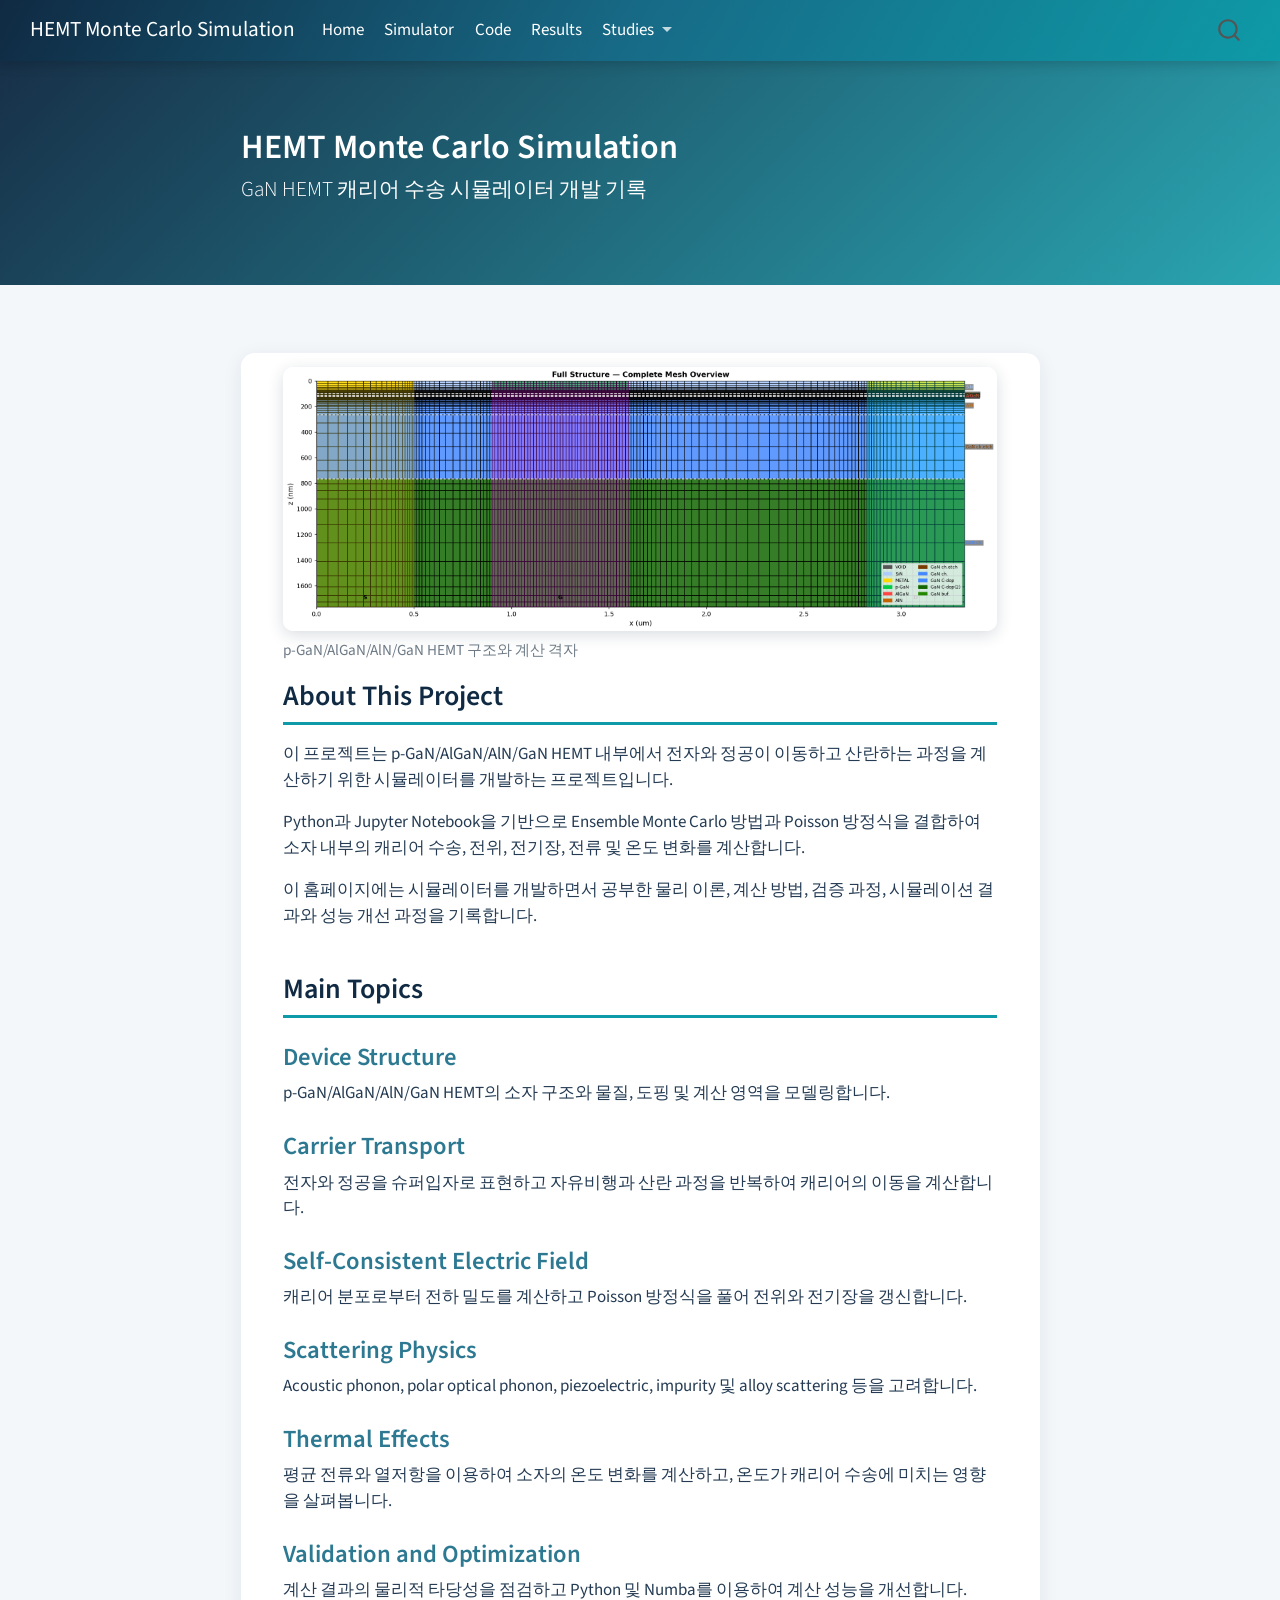
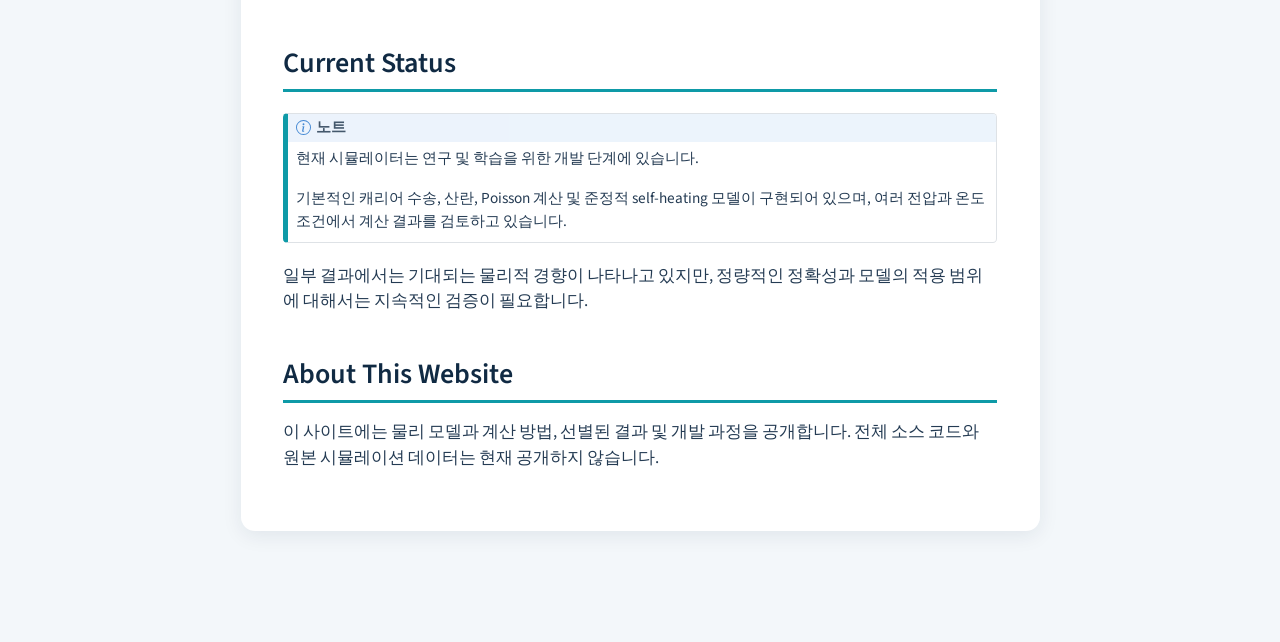
==== docs/index.html @ 7bb3cf11 "Add Fixed Charge study page under new Studies menu - fixed-charge.qmd with figures (images/fixed-cha" ====
<!DOCTYPE html>
<html xmlns="http://www.w3.org/1999/xhtml" lang="ko" xml:lang="ko"><head>

<meta charset="utf-8">
<meta name="generator" content="quarto-1.10.18">

<meta name="viewport" content="width=device-width, initial-scale=1.0, user-scalable=yes">


<title>HEMT Monte Carlo Simulation</title>
<style>
/* Default styles provided by pandoc.
** See https://pandoc.org/MANUAL.html#variables-for-html for config info.
*/
span.smallcaps{font-variant: small-caps;}
div.columns{display: flex; gap: 1.5em;}
div.column{flex: auto;}
@media screen {
div.columns{gap: min(4vw, 1.5em);}
div.column{overflow-x: auto;}
}
div.hanging-indent{margin-left: 1.5em; text-indent: -1.5em;}
ul.task-list{list-style: none;}
ul.task-list li input[type="checkbox"] {
  width: 0.8em;
  margin: 0 0.8em 0.2em -1em; /* quarto-specific, see https://github.com/quarto-dev/quarto-cli/issues/4556 */ 
  vertical-align: middle;
}
</style>


<script src="site_libs/quarto-nav/quarto-nav.js"></script>
<script src="site_libs/quarto-nav/headroom.min.js"></script>
<script src="site_libs/clipboard/clipboard.min.js"></script>
<script src="site_libs/quarto-search/autocomplete.umd.js"></script>
<script src="site_libs/quarto-search/fuse.min.js"></script>
<script src="site_libs/quarto-search/quarto-search.js"></script>
<meta name="quarto:offset" content="./">
<script src="site_libs/quarto-html/quarto.js" type="module"></script>
<script src="site_libs/quarto-html/tabsets/tabsets.js" type="module"></script>
<script src="site_libs/quarto-html/popper.min.js"></script>
<script src="site_libs/quarto-html/tippy.umd.min.js"></script>
<script src="site_libs/quarto-html/anchor.min.js"></script>
<link href="site_libs/quarto-html/tippy.css" rel="stylesheet">
<link href="site_libs/quarto-html/quarto-syntax-highlighting-64a204ab8560d761af7679ceaba22944.css" rel="stylesheet" id="quarto-text-highlighting-styles">
<script src="site_libs/bootstrap/bootstrap.min.js"></script>
<link href="site_libs/bootstrap/bootstrap-icons.css" rel="stylesheet">
<link href="site_libs/bootstrap/bootstrap-bb5ce4f09c3d713477d34b1921f208f7.min.css" rel="stylesheet" append-hash="true" id="quarto-bootstrap" data-mode="light">
<script id="quarto-search-options" type="application/json">{
  "location": "navbar",
  "copy-button": false,
  "collapse-after": 3,
  "panel-placement": "end",
  "type": "overlay",
  "limit": 50,
  "keyboard-shortcut": [
    "f",
    "/",
    "s"
  ],
  "show-item-context": false,
  "language": {
    "search-no-results-text": "일치 없음",
    "search-matching-documents-text": "일치된 문서",
    "search-copy-link-title": "검색 링크 복사",
    "search-hide-matches-text": "추가 검색 결과 숨기기",
    "search-more-match-text": "추가 검색결과",
    "search-more-matches-text": "추가 검색결과",
    "search-clear-button-title": "제거",
    "search-text-placeholder": "",
    "search-detached-cancel-button-title": "취소",
    "search-submit-button-title": "검색",
    "search-label": "검색"
  }
}</script>


<link rel="stylesheet" href="styles.css">
</head>

<body class="nav-fixed fullcontent quarto-light">

<div id="quarto-search-results"></div>
  <header id="quarto-header" class="headroom fixed-top quarto-banner">
    <nav class="navbar navbar-expand-lg " data-bs-theme="dark">
      <div class="navbar-container container-fluid">
      <div class="navbar-brand-container mx-auto">
    <a class="navbar-brand" href="./index.html">
    <span class="navbar-title">HEMT Monte Carlo Simulation</span>
    </a>
  </div>
            <div id="quarto-search" class="" title="검색"></div>
          <button class="navbar-toggler" type="button" data-bs-toggle="collapse" data-bs-target="#navbarCollapse" aria-controls="navbarCollapse" role="menu" aria-expanded="false" aria-label="탐색 전환" onclick="if (window.quartoToggleHeadroom) { window.quartoToggleHeadroom(); }">
  <span class="navbar-toggler-icon"></span>
</button>
          <div class="collapse navbar-collapse" id="navbarCollapse">
            <ul class="navbar-nav navbar-nav-scroll me-auto">
  <li class="nav-item">
    <a class="nav-link active" href="./index.html" aria-current="page"> 
<span class="menu-text">Home</span></a>
  </li>  
  <li class="nav-item">
    <a class="nav-link" href="./simulator.html"> 
<span class="menu-text">Simulator</span></a>
  </li>  
  <li class="nav-item">
    <a class="nav-link" href="./code.html"> 
<span class="menu-text">Code</span></a>
  </li>  
  <li class="nav-item">
    <a class="nav-link" href="./results.html"> 
<span class="menu-text">Results</span></a>
  </li>  
  <li class="nav-item dropdown ">
    <a class="nav-link dropdown-toggle" href="#" id="nav-menu-studies" role="link" data-bs-toggle="dropdown" aria-expanded="false">
 <span class="menu-text">Studies</span>
    </a>
    <ul class="dropdown-menu" aria-labelledby="nav-menu-studies">    
        <li>
    <a class="dropdown-item" href="./fixed-charge.html">
 <span class="dropdown-text">Fixed Charge — 고정 음전하 민감도</span></a>
  </li>  
    </ul>
  </li>
</ul>
          </div> <!-- /navcollapse -->
            <div class="quarto-navbar-tools">
</div>
      </div> <!-- /container-fluid -->
    </nav>
</header>
<!-- content -->
<header id="title-block-header" class="quarto-title-block default page-columns page-full">
  <div class="quarto-title-banner page-columns page-full">
    <div class="quarto-title column-body">
      <h1 class="title">HEMT Monte Carlo Simulation</h1>
            <p class="subtitle lead">GaN HEMT 캐리어 수송 시뮬레이터 개발 기록</p>
                      </div>
  </div>
    
  
  <div class="quarto-title-meta">

      
    
      
    </div>
    
  
  </header><div id="quarto-content" class="quarto-container page-columns page-rows-contents page-layout-article page-navbar">
<!-- sidebar -->
<!-- margin-sidebar -->
    
<!-- main -->
<main class="content quarto-banner-title-block" id="quarto-document-content">





<div class="quarto-figure quarto-figure-center">
<figure class="figure">
<p><img src="mesh_full_overview.png" class="img-fluid figure-img" style="width:100.0%"></p>
<figcaption>p-GaN/AlGaN/AlN/GaN HEMT 구조와 계산 격자</figcaption>
</figure>
</div>
<section id="about-this-project" class="level2">
<h2 class="anchored" data-anchor-id="about-this-project">About This Project</h2>
<p>이 프로젝트는 p-GaN/AlGaN/AlN/GaN HEMT 내부에서 전자와 정공이 이동하고 산란하는 과정을 계산하기 위한 시뮬레이터를 개발하는 프로젝트입니다.</p>
<p>Python과 Jupyter Notebook을 기반으로 Ensemble Monte Carlo 방법과 Poisson 방정식을 결합하여 소자 내부의 캐리어 수송, 전위, 전기장, 전류 및 온도 변화를 계산합니다.</p>
<p>이 홈페이지에는 시뮬레이터를 개발하면서 공부한 물리 이론, 계산 방법, 검증 과정, 시뮬레이션 결과와 성능 개선 과정을 기록합니다.</p>
</section>
<section id="main-topics" class="level2">
<h2 class="anchored" data-anchor-id="main-topics">Main Topics</h2>
<section id="device-structure" class="level3">
<h3 class="anchored" data-anchor-id="device-structure">Device Structure</h3>
<p>p-GaN/AlGaN/AlN/GaN HEMT의 소자 구조와 물질, 도핑 및 계산 영역을 모델링합니다.</p>
</section>
<section id="carrier-transport" class="level3">
<h3 class="anchored" data-anchor-id="carrier-transport">Carrier Transport</h3>
<p>전자와 정공을 슈퍼입자로 표현하고 자유비행과 산란 과정을 반복하여 캐리어의 이동을 계산합니다.</p>
</section>
<section id="self-consistent-electric-field" class="level3">
<h3 class="anchored" data-anchor-id="self-consistent-electric-field">Self-Consistent Electric Field</h3>
<p>캐리어 분포로부터 전하 밀도를 계산하고 Poisson 방정식을 풀어 전위와 전기장을 갱신합니다.</p>
</section>
<section id="scattering-physics" class="level3">
<h3 class="anchored" data-anchor-id="scattering-physics">Scattering Physics</h3>
<p>Acoustic phonon, polar optical phonon, piezoelectric, impurity 및 alloy scattering 등을 고려합니다.</p>
</section>
<section id="thermal-effects" class="level3">
<h3 class="anchored" data-anchor-id="thermal-effects">Thermal Effects</h3>
<p>평균 전류와 열저항을 이용하여 소자의 온도 변화를 계산하고, 온도가 캐리어 수송에 미치는 영향을 살펴봅니다.</p>
</section>
<section id="validation-and-optimization" class="level3">
<h3 class="anchored" data-anchor-id="validation-and-optimization">Validation and Optimization</h3>
<p>계산 결과의 물리적 타당성을 점검하고 Python 및 Numba를 이용하여 계산 성능을 개선합니다.</p>
</section>
</section>
<section id="current-status" class="level2">
<h2 class="anchored" data-anchor-id="current-status">Current Status</h2>
<div class="callout callout-style-default callout-note callout-titled">
<div class="callout-header d-flex align-content-center">
<div class="callout-icon-container">
<i class="callout-icon"></i>
</div>
<div class="callout-title-container flex-fill">
노트
</div>
</div>
<div class="callout-body-container callout-body">
<p>현재 시뮬레이터는 연구 및 학습을 위한 개발 단계에 있습니다.</p>
<p>기본적인 캐리어 수송, 산란, Poisson 계산 및 준정적 self-heating 모델이 구현되어 있으며, 여러 전압과 온도 조건에서 계산 결과를 검토하고 있습니다.</p>
</div>
</div>
<p>일부 결과에서는 기대되는 물리적 경향이 나타나고 있지만, 정량적인 정확성과 모델의 적용 범위에 대해서는 지속적인 검증이 필요합니다.</p>
</section>
<section id="about-this-website" class="level2">
<h2 class="anchored" data-anchor-id="about-this-website">About This Website</h2>
<p>이 사이트에는 물리 모델과 계산 방법, 선별된 결과 및 개발 과정을 공개합니다. 전체 소스 코드와 원본 시뮬레이션 데이터는 현재 공개하지 않습니다.</p>


</section>

</main> <!-- /main -->
<script id="quarto-html-after-body" type="application/javascript">
  window.document.addEventListener("DOMContentLoaded", function (event) {
    const icon = "";
    const anchorJS = new window.AnchorJS();
    anchorJS.options = {
      placement: 'right',
      icon: icon
    };
    anchorJS.add('.anchored');
    const isCodeAnnotation = (el) => {
      for (const clz of el.classList) {
        if (clz.startsWith('code-annotation-')) {                     
          return true;
        }
      }
      return false;
    }
    const onCopySuccess = function(e) {
      // button target
      const button = e.trigger;
      // don't keep focus
      button.blur();
      // flash "checked"
      button.classList.add('code-copy-button-checked');
      var currentTitle = button.getAttribute("title");
      button.setAttribute("title", "복사완료!");
      let tooltip;
      if (window.bootstrap) {
        button.setAttribute("data-bs-toggle", "tooltip");
        button.setAttribute("data-bs-placement", "left");
        button.setAttribute("data-bs-title", "복사완료!");
        tooltip = new bootstrap.Tooltip(button, 
          { trigger: "manual", 
            customClass: "code-copy-button-tooltip",
            offset: [0, -8]});
        tooltip.show();    
      }
      setTimeout(function() {
        if (tooltip) {
          tooltip.hide();
          button.removeAttribute("data-bs-title");
          button.removeAttribute("data-bs-toggle");
          button.removeAttribute("data-bs-placement");
        }
        button.setAttribute("title", currentTitle);
        button.classList.remove('code-copy-button-checked');
      }, 1000);
      // clear code selection
      e.clearSelection();
    }
    const getTextToCopy = function(trigger) {
      const outerScaffold = trigger.parentElement.cloneNode(true);
      const codeEl = outerScaffold.querySelector('code');
      for (const childEl of codeEl.children) {
        if (isCodeAnnotation(childEl)) {
          childEl.remove();
        }
      }
      return codeEl.innerText;
    }
    const clipboard = new window.ClipboardJS('.code-copy-button:not([data-in-quarto-modal])', {
      text: getTextToCopy
    });
    clipboard.on('success', onCopySuccess);
    if (window.document.getElementById('quarto-embedded-source-code-modal')) {
      const clipboardModal = new window.ClipboardJS('.code-copy-button[data-in-quarto-modal]', {
        text: getTextToCopy,
        container: window.document.getElementById('quarto-embedded-source-code-modal')
      });
      clipboardModal.on('success', onCopySuccess);
    }
      var localhostRegex = new RegExp(/^(?:http|https):\/\/localhost\:?[0-9]*\//);
      var mailtoRegex = new RegExp(/^mailto:/);
        var filterRegex = new RegExp('/' + window.location.host + '/');
      var isInternal = (href) => {
          return filterRegex.test(href) || localhostRegex.test(href) || mailtoRegex.test(href);
      }
      // Inspect non-navigation links and adorn them if external
     var links = window.document.querySelectorAll('a[href]:not(.nav-link):not(.navbar-brand):not(.toc-action):not(.sidebar-link):not(.sidebar-item-toggle):not(.pagination-link):not(.no-external):not([aria-hidden]):not(.dropdown-item):not(.quarto-navigation-tool):not(.about-link)');
      for (var i=0; i<links.length; i++) {
        const link = links[i];
        if (!isInternal(link.href)) {
          // undo the damage that might have been done by quarto-nav.js in the case of
          // links that we want to consider external
          if (link.dataset.originalHref !== undefined) {
            link.href = link.dataset.originalHref;
          }
        }
      }
    function tippyHover(el, contentFn, onTriggerFn, onUntriggerFn) {
      const config = {
        allowHTML: true,
        maxWidth: 500,
        delay: 100,
        arrow: false,
        appendTo: function(el) {
            return el.parentElement;
        },
        interactive: true,
        interactiveBorder: 10,
        theme: 'quarto',
        placement: 'bottom-start',
      };
      if (contentFn) {
        config.content = contentFn;
      }
      if (onTriggerFn) {
        config.onTrigger = onTriggerFn;
      }
      if (onUntriggerFn) {
        config.onUntrigger = onUntriggerFn;
      }
      window.tippy(el, config); 
    }
    const noterefs = window.document.querySelectorAll('a[role="doc-noteref"]');
    for (var i=0; i<noterefs.length; i++) {
      const ref = noterefs[i];
      tippyHover(ref, function() {
        // use id or data attribute instead here
        let href = ref.getAttribute('data-footnote-href') || ref.getAttribute('href');
        try { href = new URL(href).hash; } catch {}
        const id = href.replace(/^#\/?/, "");
        const note = window.document.getElementById(id);
        if (note) {
          return note.innerHTML;
        } else {
          return "";
        }
      });
    }
    const xrefs = window.document.querySelectorAll('a.quarto-xref');
    const processXRef = (id, note) => {
      // Strip column container classes
      const stripColumnClz = (el) => {
        el.classList.remove("page-full", "page-columns");
        if (el.children) {
          for (const child of el.children) {
            stripColumnClz(child);
          }
        }
      }
      stripColumnClz(note)
      if (id === null || id.startsWith('sec-')) {
        // Special case sections, only their first couple elements
        const container = document.createElement("div");
        if (note.children && note.children.length > 2) {
          container.appendChild(note.children[0].cloneNode(true));
          for (let i = 1; i < note.children.length; i++) {
            const child = note.children[i];
            if (child.tagName === "P" && child.innerText === "") {
              continue;
            } else {
              container.appendChild(child.cloneNode(true));
              break;
            }
          }
          if (window.Quarto?.typesetMath) {
            window.Quarto.typesetMath(container);
          }
          return container.innerHTML
        } else {
          if (window.Quarto?.typesetMath) {
            window.Quarto.typesetMath(note);
          }
          return note.innerHTML;
        }
      } else {
        // Remove any anchor links if they are present
        const anchorLink = note.querySelector('a.anchorjs-link');
        if (anchorLink) {
          anchorLink.remove();
        }
        if (window.Quarto?.typesetMath) {
          window.Quarto.typesetMath(note);
        }
        if (note.classList.contains("callout")) {
          return note.outerHTML;
        } else {
          return note.innerHTML;
        }
      }
    }
    for (var i=0; i<xrefs.length; i++) {
      const xref = xrefs[i];
      tippyHover(xref, undefined, function(instance) {
        instance.disable();
        let url = xref.getAttribute('href');
        let hash = undefined; 
        if (url.startsWith('#')) {
          hash = url;
        } else {
          try { hash = new URL(url).hash; } catch {}
        }
        if (hash) {
          const id = hash.replace(/^#\/?/, "");
          const note = window.document.getElementById(id);
          if (note !== null) {
            try {
              const html = processXRef(id, note.cloneNode(true));
              instance.setContent(html);
            } finally {
              instance.enable();
              instance.show();
            }
          } else {
            // See if we can fetch this
            fetch(url.split('#')[0])
            .then(res => res.text())
            .then(html => {
              const parser = new DOMParser();
              const htmlDoc = parser.parseFromString(html, "text/html");
              const note = htmlDoc.getElementById(id);
              if (note !== null) {
                const html = processXRef(id, note);
                instance.setContent(html);
              } 
            }).finally(() => {
              instance.enable();
              instance.show();
            });
          }
        } else {
          // See if we can fetch a full url (with no hash to target)
          // This is a special case and we should probably do some content thinning / targeting
          fetch(url)
          .then(res => res.text())
          .then(html => {
            const parser = new DOMParser();
            const htmlDoc = parser.parseFromString(html, "text/html");
            const note = htmlDoc.querySelector('main.content');
            if (note !== null) {
              // This should only happen for chapter cross references
              // (since there is no id in the URL)
              // remove the first header
              if (note.children.length > 0 && note.children[0].tagName === "HEADER") {
                note.children[0].remove();
              }
              const html = processXRef(null, note);
              instance.setContent(html);
            } 
          }).finally(() => {
            instance.enable();
            instance.show();
          });
        }
      }, function(instance) {
      });
    }
        let selectedAnnoteEl;
        const selectorForAnnotation = ( cell, annotation) => {
          let cellAttr = 'data-code-cell="' + cell + '"';
          let lineAttr = 'data-code-annotation="' +  annotation + '"';
          const selector = 'span[' + cellAttr + '][' + lineAttr + ']';
          return selector;
        }
        const selectCodeLines = (annoteEl) => {
          const doc = window.document;
          const targetCell = annoteEl.getAttribute("data-target-cell");
          const targetAnnotation = annoteEl.getAttribute("data-target-annotation");
          const annoteSpan = window.document.querySelector(selectorForAnnotation(targetCell, targetAnnotation));
          const lines = annoteSpan.getAttribute("data-code-lines").split(",");
          const lineIds = lines.map((line) => {
            return targetCell + "-" + line;
          })
          let top = null;
          let height = null;
          let parent = null;
          if (lineIds.length > 0) {
              //compute the position of the single el (top and bottom and make a div)
              const el = window.document.getElementById(lineIds[0]);
              top = el.offsetTop;
              height = el.offsetHeight;
              parent = el.parentElement.parentElement;
            if (lineIds.length > 1) {
              const lastEl = window.document.getElementById(lineIds[lineIds.length - 1]);
              const bottom = lastEl.offsetTop + lastEl.offsetHeight;
              height = bottom - top;
            }
            if (top !== null && height !== null && parent !== null) {
              // cook up a div (if necessary) and position it 
              let div = window.document.getElementById("code-annotation-line-highlight");
              if (div === null) {
                div = window.document.createElement("div");
                div.setAttribute("id", "code-annotation-line-highlight");
                div.style.position = 'absolute';
                parent.appendChild(div);
              }
              div.style.top = top - 2 + "px";
              div.style.height = height + 4 + "px";
              div.style.left = 0;
              let gutterDiv = window.document.getElementById("code-annotation-line-highlight-gutter");
              if (gutterDiv === null) {
                gutterDiv = window.document.createElement("div");
                gutterDiv.setAttribute("id", "code-annotation-line-highlight-gutter");
                gutterDiv.style.position = 'absolute';
                const codeCell = window.document.getElementById(targetCell);
                const gutter = codeCell.querySelector('.code-annotation-gutter');
                gutter.appendChild(gutterDiv);
              }
              gutterDiv.style.top = top - 2 + "px";
              gutterDiv.style.height = height + 4 + "px";
            }
            selectedAnnoteEl = annoteEl;
          }
        };
        const unselectCodeLines = () => {
          const elementsIds = ["code-annotation-line-highlight", "code-annotation-line-highlight-gutter"];
          elementsIds.forEach((elId) => {
            const div = window.document.getElementById(elId);
            if (div) {
              div.remove();
            }
          });
          selectedAnnoteEl = undefined;
        };
          // Handle positioning of the toggle
      window.addEventListener(
        "resize",
        throttle(() => {
          elRect = undefined;
          if (selectedAnnoteEl) {
            selectCodeLines(selectedAnnoteEl);
          }
        }, 10)
      );
      function throttle(fn, ms) {
      let throttle = false;
      let timer;
        return (...args) => {
          if(!throttle) { // first call gets through
              fn.apply(this, args);
              throttle = true;
          } else { // all the others get throttled
              if(timer) clearTimeout(timer); // cancel #2
              timer = setTimeout(() => {
                fn.apply(this, args);
                timer = throttle = false;
              }, ms);
          }
        };
      }
        // Attach click handler to the DT
        const annoteDls = window.document.querySelectorAll('dt[data-target-cell]');
        for (const annoteDlNode of annoteDls) {
          annoteDlNode.addEventListener('click', (event) => {
            const clickedEl = event.target;
            if (clickedEl !== selectedAnnoteEl) {
              unselectCodeLines();
              const activeEl = window.document.querySelector('dt[data-target-cell].code-annotation-active');
              if (activeEl) {
                activeEl.classList.remove('code-annotation-active');
              }
              selectCodeLines(clickedEl);
              clickedEl.classList.add('code-annotation-active');
            } else {
              // Unselect the line
              unselectCodeLines();
              clickedEl.classList.remove('code-annotation-active');
            }
          });
        }
    const findCites = (el) => {
      const parentEl = el.parentElement;
      if (parentEl) {
        const cites = parentEl.dataset.cites;
        if (cites) {
          return {
            el,
            cites: cites.split(' ')
          };
        } else {
          return findCites(el.parentElement)
        }
      } else {
        return undefined;
      }
    };
    var bibliorefs = window.document.querySelectorAll('a[role="doc-biblioref"]');
    for (var i=0; i<bibliorefs.length; i++) {
      const ref = bibliorefs[i];
      const citeInfo = findCites(ref);
      if (citeInfo) {
        tippyHover(citeInfo.el, function() {
          var popup = window.document.createElement('div');
          citeInfo.cites.forEach(function(cite) {
            var citeDiv = window.document.createElement('div');
            citeDiv.classList.add('hanging-indent');
            citeDiv.classList.add('csl-entry');
            var biblioDiv = window.document.getElementById('ref-' + cite);
            if (biblioDiv) {
              citeDiv.innerHTML = biblioDiv.innerHTML;
            }
            popup.appendChild(citeDiv);
          });
          return popup.innerHTML;
        });
      }
    }
  });
  </script>
</div> <!-- /content -->




</body></html>
---- docs/site_libs/quarto-html/tippy.css ----
.tippy-box[data-animation=fade][data-state=hidden]{opacity:0}[data-tippy-root]{max-width:calc(100vw - 10px)}.tippy-box{position:relative;background-color:#333;color:#fff;border-radius:4px;font-size:14px;line-height:1.4;white-space:normal;outline:0;transition-property:transform,visibility,opacity}.tippy-box[data-placement^=top]>.tippy-arrow{bottom:0}.tippy-box[data-placement^=top]>.tippy-arrow:before{bottom:-7px;left:0;border-width:8px 8px 0;border-top-color:initial;transform-origin:center top}.tippy-box[data-placement^=bottom]>.tippy-arrow{top:0}.tippy-box[data-placement^=bottom]>.tippy-arrow:before{top:-7px;left:0;border-width:0 8px 8px;border-bottom-color:initial;transform-origin:center bottom}.tippy-box[data-placement^=left]>.tippy-arrow{right:0}.tippy-box[data-placement^=left]>.tippy-arrow:before{border-width:8px 0 8px 8px;border-left-color:initial;right:-7px;transform-origin:center left}.tippy-box[data-placement^=right]>.tippy-arrow{left:0}.tippy-box[data-placement^=right]>.tippy-arrow:before{left:-7px;border-width:8px 8px 8px 0;border-right-color:initial;transform-origin:center right}.tippy-box[data-inertia][data-state=visible]{transition-timing-function:cubic-bezier(.54,1.5,.38,1.11)}.tippy-arrow{width:16px;height:16px;color:#333}.tippy-arrow:before{content:"";position:absolute;border-color:transparent;border-style:solid}.tippy-content{position:relative;padding:5px 9px;z-index:1}
---- docs/site_libs/quarto-html/quarto-syntax-highlighting-64a204ab8560d761af7679ceaba22944.css ----
/* quarto syntax highlight colors */
:root {
  --quarto-hl-ot-color: #003B4F;
  --quarto-hl-at-color: #657422;
  --quarto-hl-ss-color: #20794D;
  --quarto-hl-an-color: #5E5E5E;
  --quarto-hl-fu-color: #4758AB;
  --quarto-hl-st-color: #20794D;
  --quarto-hl-cf-color: #003B4F;
  --quarto-hl-op-color: #5E5E5E;
  --quarto-hl-er-color: #AD0000;
  --quarto-hl-bn-color: #AD0000;
  --quarto-hl-al-color: #AD0000;
  --quarto-hl-va-color: #111111;
  --quarto-hl-bu-color: inherit;
  --quarto-hl-ex-color: inherit;
  --quarto-hl-pp-color: #AD0000;
  --quarto-hl-in-color: #5E5E5E;
  --quarto-hl-vs-color: #20794D;
  --quarto-hl-wa-color: #5E5E5E;
  --quarto-hl-do-color: #5E5E5E;
  --quarto-hl-im-color: #00769E;
  --quarto-hl-ch-color: #20794D;
  --quarto-hl-dt-color: #AD0000;
  --quarto-hl-fl-color: #AD0000;
  --quarto-hl-co-color: #5E5E5E;
  --quarto-hl-cv-color: #5E5E5E;
  --quarto-hl-cn-color: #8f5902;
  --quarto-hl-sc-color: #5E5E5E;
  --quarto-hl-dv-color: #AD0000;
  --quarto-hl-kw-color: #003B4F;
}

/* other quarto variables */
:root {
  --quarto-font-monospace: SFMono-Regular, Menlo, Monaco, Consolas, "Liberation Mono", "Courier New", monospace;
}

/* syntax highlight based on Pandoc's rules */
pre > code.sourceCode > span {
  color: #003B4F;
}

code.sourceCode > span {
  color: #003B4F;
}

div.sourceCode,
div.sourceCode pre.sourceCode {
  color: #003B4F;
}

/* Normal */
code span {
  color: #003B4F;
}

/* Alert */
code span.al {
  color: #AD0000;
  font-style: inherit;
}

/* Annotation */
code span.an {
  color: #5E5E5E;
  font-style: inherit;
}

/* Attribute */
code span.at {
  color: #657422;
  font-style: inherit;
}

/* BaseN */
code span.bn {
  color: #AD0000;
  font-style: inherit;
}

/* BuiltIn */
code span.bu {
  font-style: inherit;
}

/* ControlFlow */
code span.cf {
  color: #003B4F;
  font-weight: bold;
  font-style: inherit;
}

/* Char */
code span.ch {
  color: #20794D;
  font-style: inherit;
}

/* Constant */
code span.cn {
  color: #8f5902;
  font-style: inherit;
}

/* Comment */
code span.co {
  color: #5E5E5E;
  font-style: inherit;
}

/* CommentVar */
code span.cv {
  color: #5E5E5E;
  font-style: italic;
}

/* Documentation */
code span.do {
  color: #5E5E5E;
  font-style: italic;
}

/* DataType */
code span.dt {
  color: #AD0000;
  font-style: inherit;
}

/* DecVal */
code span.dv {
  color: #AD0000;
  font-style: inherit;
}

/* Error */
code span.er {
  color: #AD0000;
  font-style: inherit;
}

/* Extension */
code span.ex {
  font-style: inherit;
}

/* Float */
code span.fl {
  color: #AD0000;
  font-style: inherit;
}

/* Function */
code span.fu {
  color: #4758AB;
  font-style: inherit;
}

/* Import */
code span.im {
  color: #00769E;
  font-style: inherit;
}

/* Information */
code span.in {
  color: #5E5E5E;
  font-style: inherit;
}

/* Keyword */
code span.kw {
  color: #003B4F;
  font-weight: bold;
  font-style: inherit;
}

/* Operator */
code span.op {
  color: #5E5E5E;
  font-style: inherit;
}

/* Other */
code span.ot {
  color: #003B4F;
  font-style: inherit;
}

/* Preprocessor */
code span.pp {
  color: #AD0000;
  font-style: inherit;
}

/* SpecialChar */
code span.sc {
  color: #5E5E5E;
  font-style: inherit;
}

/* SpecialString */
code span.ss {
  color: #20794D;
  font-style: inherit;
}

/* String */
code span.st {
  color: #20794D;
  font-style: inherit;
}

/* Variable */
code span.va {
  color: #111111;
  font-style: inherit;
}

/* VerbatimString */
code span.vs {
  color: #20794D;
  font-style: inherit;
}

/* Warning */
code span.wa {
  color: #5E5E5E;
  font-style: italic;
}

.prevent-inlining {
  content: "</";
}

/*# sourceMappingURL=9d8d5bb603a83b8298b89080a598c93b.css.map */
---- docs/styles.css ----
/* 전체 색상 */
:root {
  --hemt-navy: #102a43;
  --hemt-blue: #176b87;
  --hemt-teal: #0e9aa7;
  --hemt-light: #f3f7fa;
}

/* 페이지 배경 */
body {
  background-color: var(--hemt-light);
  color: #243b53;
}

/* 상단 메뉴 */
.navbar {
  background: linear-gradient(
    120deg,
    var(--hemt-navy),
    var(--hemt-blue),
    var(--hemt-teal)
  ) !important;

  box-shadow: 0 3px 12px rgba(0, 0, 0, 0.18);
}

.navbar-brand,
.navbar-nav .nav-link {
  color: white !important;
}

.navbar-nav .nav-link:hover {
  color: #b9f3f6 !important;
}

/* 드롭다운 메뉴 */
.navbar .dropdown-menu {
  border: none;
  border-radius: 10px;
  padding: 0.4rem 0;
  box-shadow: 0 6px 20px rgba(16, 42, 67, 0.18);
}

.navbar .dropdown-item {
  color: var(--hemt-navy);
}

.navbar .dropdown-item:hover,
.navbar .dropdown-item:focus {
  background-color: var(--hemt-light);
  color: var(--hemt-teal);
}

/* 제목 영역 */
.quarto-title-banner {
  padding-top: 4rem;
  padding-bottom: 4rem;

  background:
    linear-gradient(
      135deg,
      rgba(16, 42, 67, 0.97),
      rgba(14, 154, 167, 0.88)
    );

  color: white;
}

.quarto-title-banner .title,
.quarto-title-banner .subtitle {
  color: white !important;
}

/* 본문을 카드처럼 표시 */
main.content {
  margin-top: 2rem;
  margin-bottom: 3rem;
  padding: 2.5rem;

  background-color: white;
  border-radius: 14px;

  box-shadow:
    0 5px 20px rgba(16, 42, 67, 0.08);
}

/* 소제목 */
h2 {
  margin-top: 2.5rem;
  padding-bottom: 0.5rem;

  color: var(--hemt-navy);
  border-bottom: 3px solid var(--hemt-teal);
}

h3 {
  color: var(--hemt-blue);
}

/* 그림 */
img {
  border-radius: 10px;

  box-shadow:
    0 4px 16px rgba(16, 42, 67, 0.16);
}

/* 안내 상자 */
.callout-note {
  border-left-color: var(--hemt-teal) !important;
}

/* 작은 화면 */
@media (max-width: 768px) {
  main.content {
    padding: 1.3rem;
    border-radius: 0;
  }

  .quarto-title-banner {
    padding-top: 2.5rem;
    padding-bottom: 2.5rem;
  }
}
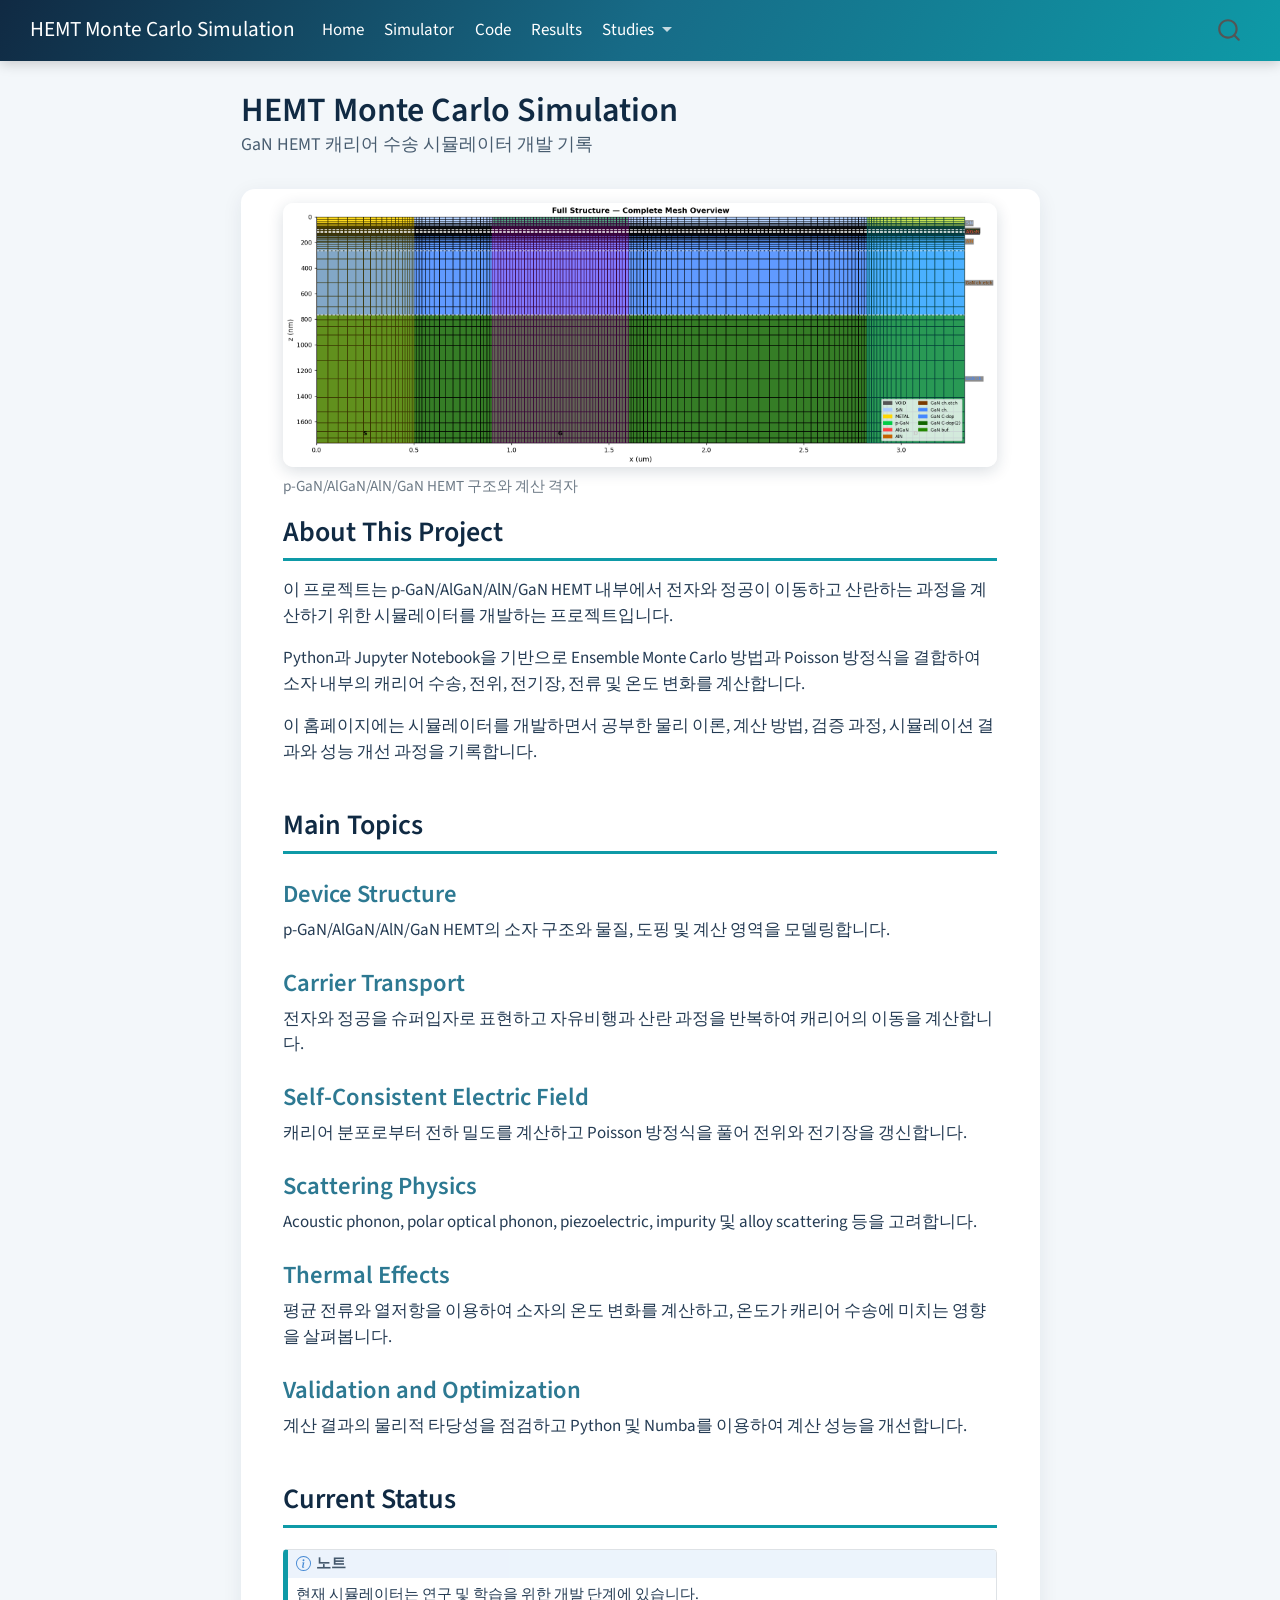
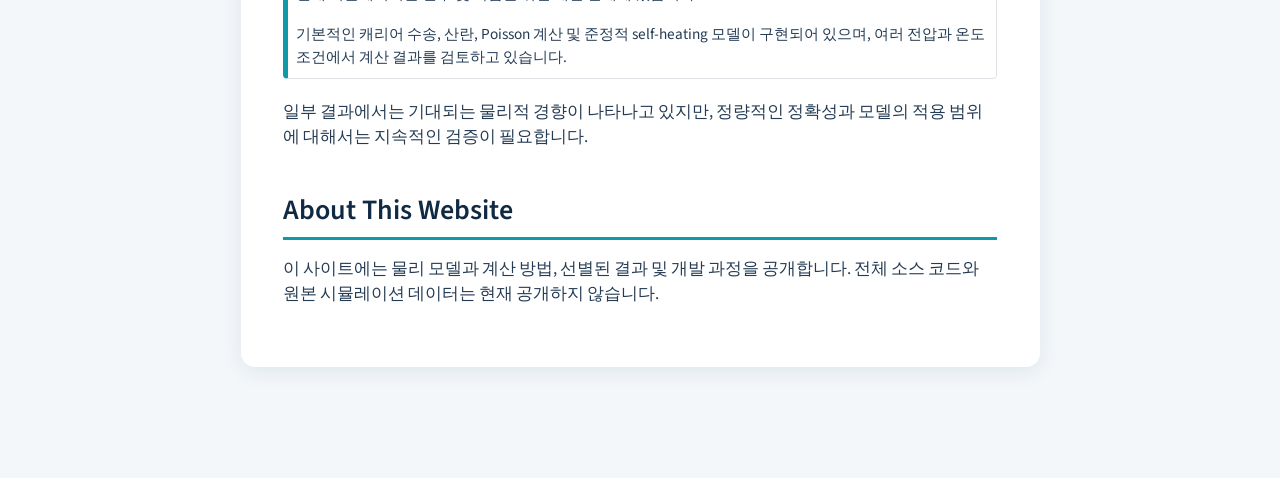
==== commit 38f1e223: "Add SG·GD Interface Charge study page under Studies - sg-gd-charge.qmd with figures (images/sg-gd) a" ====
--- a/docs/index.html
+++ b/docs/index.html
@@ -36,6 +36,7 @@
 <script src="site_libs/quarto-search/fuse.min.js"></script>
 <script src="site_libs/quarto-search/quarto-search.js"></script>
 <meta name="quarto:offset" content="./">
+<link href="./images/favicon-v2.png" rel="icon" type="image/png">
 <script src="site_libs/quarto-html/quarto.js" type="module"></script>
 <script src="site_libs/quarto-html/tabsets/tabsets.js" type="module"></script>
 <script src="site_libs/quarto-html/popper.min.js"></script>
@@ -119,6 +120,14 @@
         <li>
     <a class="dropdown-item" href="./fixed-charge.html">
  <span class="dropdown-text">Fixed Charge — 고정 음전하 민감도</span></a>
+  </li>  
+        <li>
+    <a class="dropdown-item" href="./gate-algan-charge.html">
+ <span class="dropdown-text">Gate AlGaN Charge — 문턱·ON 저항</span></a>
+  </li>  
+        <li>
+    <a class="dropdown-item" href="./sg-gd-charge.html">
+ <span class="dropdown-text">SG·GD Interface Charge — 접근 영역 계면전하</span></a>
   </li>  
     </ul>
   </li>
--- a/docs/styles.css
+++ b/docs/styles.css
@@ -51,24 +51,32 @@
   color: var(--hemt-teal);
 }
 
-/* 제목 영역 */
+/* 제목 영역 (ChatGPT 제안: 밝은 배경으로 메뉴바와 분리) */
 .quarto-title-banner {
-  padding-top: 4rem;
-  padding-bottom: 4rem;
-
-  background:
-    linear-gradient(
-      135deg,
-      rgba(16, 42, 67, 0.97),
-      rgba(14, 154, 167, 0.88)
-    );
-
-  color: white;
+  padding-top: 1.75rem;
+  padding-bottom: 1.75rem;
+  background: var(--hemt-light);
+  color: var(--hemt-navy);
 }
 
 .quarto-title-banner .title,
+.quarto-title-banner h1 {
+  color: var(--hemt-navy) !important;
+  font-size: 2rem;
+  font-weight: 700;
+  line-height: 1.25;
+  margin-top: 0;
+  margin-bottom: 0.4rem;
+}
+
 .quarto-title-banner .subtitle {
-  color: white !important;
+  color: var(--hemt-navy) !important;
+  font-size: 1.05rem;
+  font-weight: 400;
+  line-height: 1.5;
+  opacity: 0.75;
+  margin-top: 0;
+  margin-bottom: 0;
 }
 
 /* 본문을 카드처럼 표시 */
@@ -118,7 +126,43 @@
   }
 
   .quarto-title-banner {
-    padding-top: 2.5rem;
-    padding-bottom: 2.5rem;
+    padding-top: 1.25rem;
+    padding-bottom: 1.25rem;
   }
-}+
+  .quarto-title-banner .title,
+  .quarto-title-banner h1 {
+    font-size: 1.65rem;
+    line-height: 1.3;
+    margin-bottom: 0.35rem;
+  }
+
+  .quarto-title-banner .subtitle {
+    font-size: 0.95rem;
+  }
+}
+/* 제목 배너와 본문 카드 사이 간격 조정 (ChatGPT 2차 제안) */
+.quarto-title-banner {
+  padding-bottom: 0.75rem;
+  margin-bottom: 0;
+}
+
+#title-block-header:has(.quarto-title-banner),
+#title-block-header:has(+ .quarto-title-banner) {
+  margin-bottom: 0;
+}
+
+body:has(.quarto-title-banner) main.content {
+  margin-top: 1rem;
+}
+
+@media (max-width: 768px) {
+  .quarto-title-banner {
+    padding-bottom: 0.5rem;
+    margin-bottom: 0;
+  }
+
+  body:has(.quarto-title-banner) main.content {
+    margin-top: 1rem;
+  }
+}
